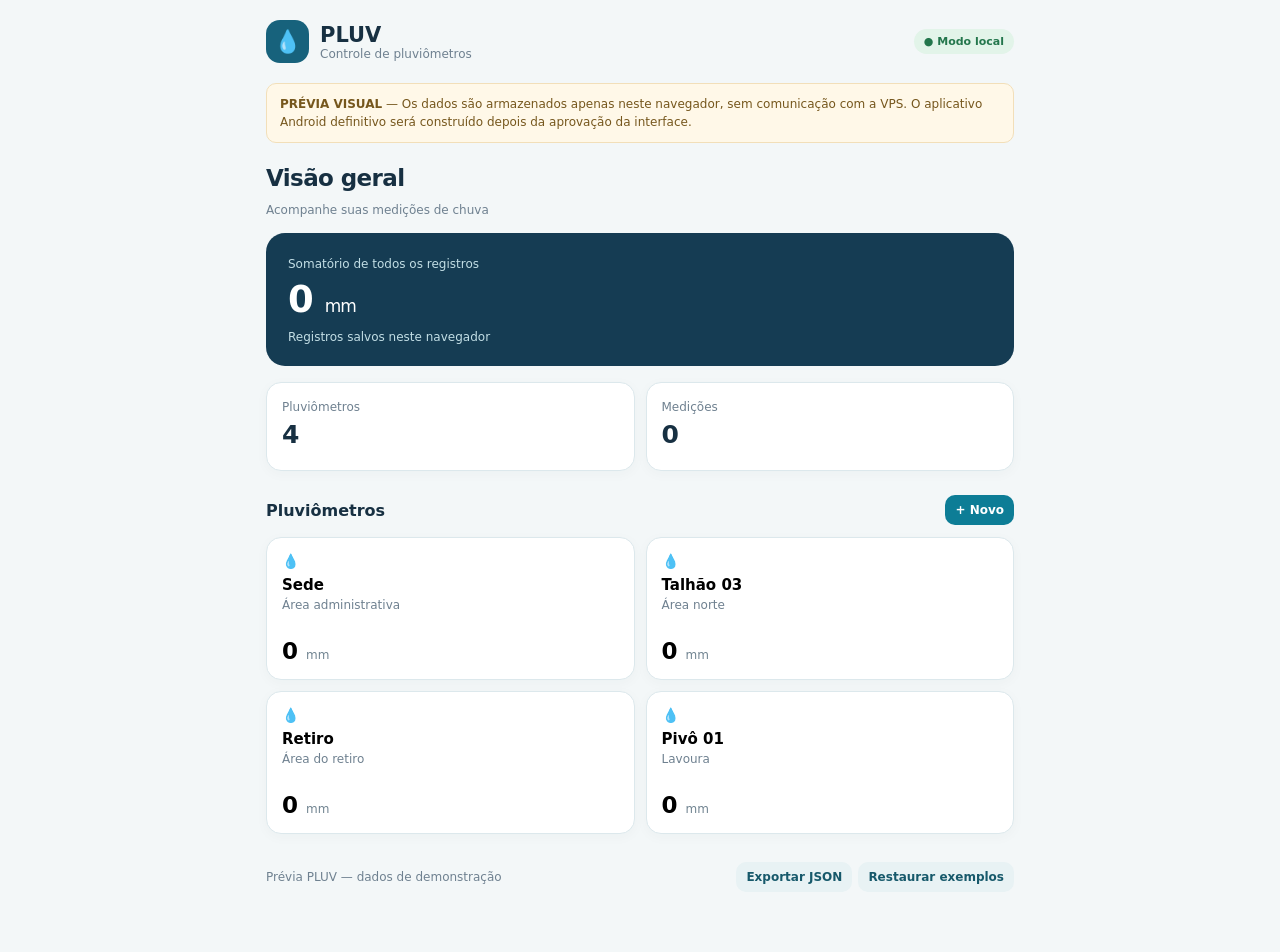
==== preview/index.html @ b565cc1b "Adiciona prévia visual navegável e offline para testar UI" ====
<!doctype html>
<html lang="pt-BR">
<head>
<meta charset="utf-8"><meta name="viewport" content="width=device-width,initial-scale=1">
<meta name="theme-color" content="#153c53"><title>PLUV — Protótipo</title>
<style>
:root{font-family:system-ui,-apple-system,"Segoe UI",sans-serif;color:#173042;background:#f3f7f8;font-size:14px}
*{box-sizing:border-box}body{margin:0}button,input,textarea{font:inherit}button{cursor:pointer}.wrap{max-width:780px;margin:auto;padding:0 16px 60px}
header{display:flex;align-items:center;justify-content:space-between;padding:20px 0;gap:15px}.brand{display:flex;align-items:center;gap:11px}.brand-icon{display:grid;place-items:center;background:#17627c;color:white;font-size:22px;width:43px;height:43px;border-radius:14px}.brand b{font-size:21px}.muted{color:#6f8190}.small{font-size:12px}.chip{padding:6px 10px;background:#e2f4e9;color:#23764c;border-radius:20px;font-weight:650;font-size:11px}
.alert{background:#fff8e8;color:#76571d;border:1px solid #f2dfb9;padding:11px 13px;border-radius:10px;font-size:12px;line-height:1.5;margin-bottom:22px}
h1{font-size:23px;letter-spacing:-.6px;margin:0}h2{font-size:16px;margin:0}.hero{background:#153c53;color:white;border-radius:19px;padding:22px;margin:16px 0}.hero span{color:#c2dee5;font-size:12px}.hero strong{display:block;font-size:37px;letter-spacing:-1px;margin:7px 0}.hero strong em{font-size:17px;font-weight:500;font-style:normal}
.kpis,.gauges{display:grid;grid-template-columns:repeat(2,minmax(0,1fr));gap:11px}.tile,.gauge,.reading{background:white;border:1px solid #dce8ec;border-radius:15px;padding:15px;box-shadow:0 3px 13px #17304208}.tile b{display:block;font-size:25px;margin:6px 0}.section{display:flex;justify-content:space-between;align-items:center;gap:10px;margin:24px 0 12px}.btn{border:0;border-radius:10px;background:#0d7d96;color:white;font-weight:650;padding:10px 14px}.btn.light{background:#e8f2f4;color:#17596b}.btn.danger{background:#fbebed;color:#aa394a}.btn.mini{font-size:12px;padding:8px 10px}.gauge{text-align:left;width:100%;min-height:143px;display:flex;flex-direction:column;justify-content:space-between}.gauge:focus-visible,.btn:focus-visible{outline:3px solid #5eb9ce}.gauge .name{font-size:15px;font-weight:750;margin:7px 0 4px;overflow-wrap:anywhere}.gauge .rain{font-size:23px;font-weight:750;margin-top:12px}.gauge .rain small{color:#728592;font-size:12px;font-weight:450}.detail{display:flex;align-items:start;justify-content:space-between;gap:8px}.back{border:0;background:none;color:#0c7186;font-weight:650;padding:0;margin:0 0 16px}.reading{display:flex;align-items:center;justify-content:space-between;margin-bottom:8px;gap:9px}.reading strong{font-size:16px}.reading .notes{font-size:12px;color:#617987;margin-top:4px;overflow-wrap:anywhere}.actions{display:flex;gap:6px;flex-wrap:wrap}.empty{background:white;border:1px dashed #c4d9df;border-radius:13px;padding:26px;text-align:center;color:#74828c}
footer{margin-top:28px;display:flex;justify-content:space-between;align-items:center;gap:10px;flex-wrap:wrap}
.overlay{display:none;position:fixed;inset:0;background:#092432ac;align-items:center;justify-content:center;padding:12px;z-index:5}.overlay.active{display:flex}.dialog{background:white;width:min(100%,450px);border-radius:17px;padding:20px;max-height:93vh;overflow:auto}.dialog-head{display:flex;justify-content:space-between;align-items:center;margin-bottom:14px}.field{margin-bottom:14px}.field label{display:block;font-weight:650;font-size:12px;margin-bottom:6px}.field input,.field textarea{display:block;width:100%;padding:11px;border:1px solid #d0dfe5;border-radius:9px;background:#fbfdfe;color:#173042}.field textarea{min-height:74px;resize:vertical}.dialog-actions{display:flex;justify-content:flex-end;gap:9px;margin-top:17px}
@media(max-width:420px){.wrap{padding:0 12px 45px}.gauge{padding:13px;min-height:132px}.gauge .name{font-size:13px}.hero{padding:18px}.hero strong{font-size:33px}.detail{flex-direction:column}.detail button{align-self:end}}
</style>
</head>
<body>
<div class="wrap">
<header><div class="brand"><span class="brand-icon">💧</span><div><b>PLUV</b><div class="muted small">Controle de pluviômetros</div></div></div><span class="chip">● Modo local</span></header>
<div class="alert"><b>PRÉVIA VISUAL</b> — Os dados são armazenados apenas neste navegador, sem comunicação com a VPS. O aplicativo Android definitivo será construído depois da aprovação da interface.</div>
<main id="app"></main>
<footer><span class="small muted">Prévia PLUV — dados de demonstração</span><div class="actions"><button class="btn light mini" id="export">Exportar JSON</button><button class="btn light mini" id="reset">Restaurar exemplos</button></div></footer>
</div>
<div class="overlay" id="overlay" role="dialog" aria-modal="true" aria-labelledby="modal-title"><div class="dialog"><div class="dialog-head"><h2 id="modal-title">Novo registro</h2><button class="btn light mini" id="close" type="button">Fechar</button></div><form id="form"></form></div></div>
<script>
(function () {
"use strict";
var key="pluv-preview-1", app=document.getElementById("app"), overlay=document.getElementById("overlay");
var uid=function(){return crypto.randomUUID ? crypto.randomUUID() : String(Date.now())+Math.random().toString(36).slice(2)};
function defaults(){return {gauges:[{id:uid(),name:"Sede",location:"Área administrativa",description:"Perto da sede"},{id:uid(),name:"Talhão 03",location:"Área norte",description:""},{id:uid(),name:"Retiro",location:"Área do retiro",description:""},{id:uid(),name:"Pivô 01",location:"Lavoura",description:""}],readings:[]}}
var db;try{db=JSON.parse(localStorage.getItem(key))||defaults();if(!Array.isArray(db.gauges)||!Array.isArray(db.readings))throw Error("Formato inválido")}catch(_){db=defaults()}
var screen="home",selected=null;
function persist(){localStorage.setItem(key,JSON.stringify(db))}
function esc(v){return String(v==null?"":v).replace(/[&<>"']/g,function(c){return {"&":"&amp;","<":"&lt;",">":"&gt;",'"':"&quot;","'":"&#39;"}[c]})}
function fmt(v){return Number(v).toLocaleString("pt-BR",{maximumFractionDigits:2})}
function date(v){return new Date(v).toLocaleString("pt-BR",{dateStyle:"short",timeStyle:"short"})}
function dateInput(v){var d=new Date(v||Date.now());return new Date(d.getTime()-d.getTimezoneOffset()*60000).toISOString().slice(0,16)}
function total(id){return db.readings.filter(function(r){return !id||r.gaugeId===id}).reduce(function(a,r){return a+Number(r.mm)},0)}
function render(){
 if(screen==="home"){
 app.innerHTML='<h1>Visão geral</h1><p class="muted small">Acompanhe suas medições de chuva</p><div class="hero"><span>Somatório de todos os registros</span><strong>'+fmt(total())+' <em>mm</em></strong><span>Registros salvos neste navegador</span></div><div class="kpis"><div class="tile"><span class="muted small">Pluviômetros</span><b>'+db.gauges.length+'</b></div><div class="tile"><span class="muted small">Medições</span><b>'+db.readings.length+'</b></div></div><div class="section"><h2>Pluviômetros</h2><button class="btn mini" data-action="new-gauge">+ Novo</button></div><div class="gauges">'+db.gauges.map(function(g){return '<button class="gauge" data-id="'+esc(g.id)+'"><div><div>💧</div><div class="name">'+esc(g.name)+'</div><div class="muted small">'+esc(g.location||"Sem localização")+'</div></div><div class="rain">'+fmt(total(g.id))+' <small>mm</small></div></button>'}).join("")+'</div>'+(db.gauges.length?"":'<div class="empty">Nenhum pluviômetro cadastrado.</div>');
 }else{
 var g=db.gauges.find(function(x){return x.id===selected});if(!g){screen="home";render();return}
 var rs=db.readings.filter(function(x){return x.gaugeId===selected}).sort(function(a,b){return b.at.localeCompare(a.at)});
 app.innerHTML='<button class="back" data-action="home">← Voltar</button><div class="detail"><div><h1>'+esc(g.name)+'</h1><p class="muted small">'+esc(g.location||"Local não informado")+'</p></div><button class="btn light mini" data-action="edit-gauge">Editar pluviômetro</button></div><div class="hero"><span>Chuva acumulada neste pluviômetro</span><strong>'+fmt(total(selected))+' <em>mm</em></strong><span>'+rs.length+' medições</span></div><div class="tile"><b style="font-size:13px;margin:0">Descrição</b><p class="muted small">'+esc(g.description||"Não informada")+'</p></div><div class="section"><h2>Histórico de chuvas</h2><button class="btn mini" data-action="new-reading">+ Registrar</button></div>'+(rs.length?rs.map(function(r){return '<div class="reading"><div><strong>'+fmt(r.mm)+' mm</strong><div class="muted small">'+esc(date(r.at))+'</div><div class="notes">'+esc(r.notes||"Sem observações")+'</div></div><div class="actions"><button class="btn light mini" data-edit="'+esc(r.id)+'">Editar</button><button class="btn danger mini" data-delete="'+esc(r.id)+'">Excluir</button></div></div>'}).join(""):'<div class="empty">Nenhuma medição cadastrada.</div>')+'<div class="section"><button class="btn danger mini" data-action="delete-gauge">Excluir pluviômetro</button></div>';
 }
}
function hide(){overlay.classList.remove("active")}
function show(title,fields,onSave){
 document.getElementById("modal-title").textContent=title;
 var form=document.getElementById("form");form.innerHTML=fields+'<div class="dialog-actions"><button type="button" class="btn light" id="cancel">Cancelar</button><button type="submit" class="btn">Salvar</button></div>';
 document.getElementById("cancel").onclick=hide;
 form.onsubmit=function(e){e.preventDefault();onSave(new FormData(form))};
 overlay.classList.add("active");var first=form.querySelector("input");if(first)first.focus();
}
function input(name,label,value,required){return '<div class="field"><label for="'+name+'">'+label+'</label><input id="'+name+'" name="'+name+'" maxlength="160" value="'+esc(value||"")+'" '+(required?"required":"")+'></div>'}
function gaugeEditor(id){
 var g=db.gauges.find(function(x){return x.id===id});
 show(g?"Editar pluviômetro":"Novo pluviômetro",input("name","Nome",g&&g.name,true)+input("location","Localização",g&&g.location,false)+'<div class="field"><label for="description">Descrição</label><textarea id="description" name="description" maxlength="2000">'+esc(g&&g.description||"")+'</textarea></div>',function(d){
 var o={id:g?g.id:uid(),name:String(d.get("name")).trim(),location:String(d.get("location")).trim(),description:String(d.get("description")).trim()};if(!o.name)return;
 if(g)Object.assign(g,o);else db.gauges.push(o);
 persist();hide();render()
 });
}
function readingEditor(id){
 var r=db.readings.find(function(x){return x.id===id});
 var fields='<div class="field"><label for="mm">Chuva (mm)</label><input type="number" id="mm" name="mm" required min="0" max="10000" step="0.01" value="'+esc(r?r.mm:"")+'"></div><div class="field"><label for="at">Data e hora</label><input type="datetime-local" id="at" name="at" required value="'+esc(dateInput(r&&r.at))+'"></div><div class="field"><label for="notes">Observações</label><textarea id="notes" name="notes" maxlength="2000">'+esc(r&&r.notes||"")+'</textarea></div>';
 show(r?"Editar medição":"Registrar chuva",fields,function(d){
 var mm=Number(d.get("mm")),dt=new Date(String(d.get("at")));
 if(!Number.isFinite(mm)||mm<0||mm>10000||isNaN(dt.getTime())){alert("Verifique a medição.");return}
 var o={id:r?r.id:uid(),gaugeId:selected,mm:mm,at:dt.toISOString(),notes:String(d.get("notes")).trim()};
 if(r)Object.assign(r,o);else db.readings.push(o);
 persist();hide();render()
 });
}
app.addEventListener("click",function(e){
 var b=e.target.closest("button");if(!b)return;
 if(b.dataset.id){selected=b.dataset.id;screen="detail";render();return}
 if(b.dataset.edit){readingEditor(b.dataset.edit);return}
 if(b.dataset.delete){if(confirm("Excluir esta medição?")){db.readings=db.readings.filter(function(x){return x.id!==b.dataset.delete});persist();render()}return}
 switch(b.dataset.action){
 case "home":screen="home";render();break;
 case "new-gauge":gaugeEditor();break;
 case "edit-gauge":gaugeEditor(selected);break;
 case "new-reading":readingEditor();break;
 case "delete-gauge":if(confirm("Excluir este pluviômetro e todas as medições da prévia?")){db.gauges=db.gauges.filter(function(x){return x.id!==selected});db.readings=db.readings.filter(function(x){return x.gaugeId!==selected});screen="home";persist();render()}break;
 }
});
document.getElementById("close").onclick=hide;
document.getElementById("reset").onclick=function(){if(confirm("Substituir seus registros locais pelos exemplos?")){db=defaults();screen="home";persist();render()}};
document.getElementById("export").onclick=function(){var blob=new Blob([JSON.stringify(db,null,2)],{type:"application/json"});var a=document.createElement("a");a.href=URL.createObjectURL(blob);a.download="pluv-preview.json";a.click();setTimeout(function(){URL.revokeObjectURL(a.href)},1000)};
persist();render();
})();
</script>
</body></html>
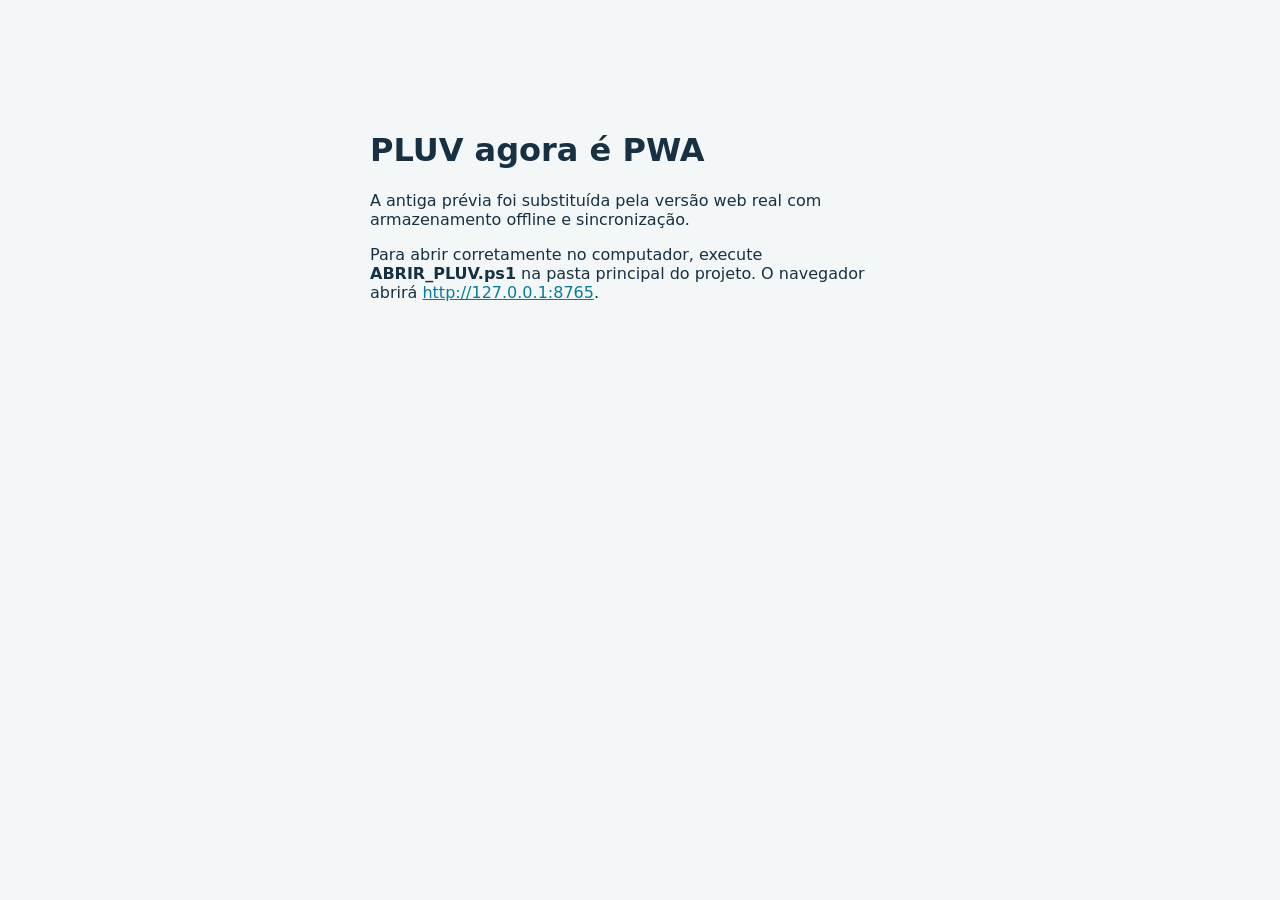
==== commit effbfd2e: "PWA PLUV principal offline na main; remove aviso amarelo e prepara API sem login" ====
--- a/preview/index.html
+++ b/preview/index.html
@@ -1,96 +1 @@
-<!doctype html>
-<html lang="pt-BR">
-<head>
-<meta charset="utf-8"><meta name="viewport" content="width=device-width,initial-scale=1">
-<meta name="theme-color" content="#153c53"><title>PLUV — Protótipo</title>
-<style>
-:root{font-family:system-ui,-apple-system,"Segoe UI",sans-serif;color:#173042;background:#f3f7f8;font-size:14px}
-*{box-sizing:border-box}body{margin:0}button,input,textarea{font:inherit}button{cursor:pointer}.wrap{max-width:780px;margin:auto;padding:0 16px 60px}
-header{display:flex;align-items:center;justify-content:space-between;padding:20px 0;gap:15px}.brand{display:flex;align-items:center;gap:11px}.brand-icon{display:grid;place-items:center;background:#17627c;color:white;font-size:22px;width:43px;height:43px;border-radius:14px}.brand b{font-size:21px}.muted{color:#6f8190}.small{font-size:12px}.chip{padding:6px 10px;background:#e2f4e9;color:#23764c;border-radius:20px;font-weight:650;font-size:11px}
-.alert{background:#fff8e8;color:#76571d;border:1px solid #f2dfb9;padding:11px 13px;border-radius:10px;font-size:12px;line-height:1.5;margin-bottom:22px}
-h1{font-size:23px;letter-spacing:-.6px;margin:0}h2{font-size:16px;margin:0}.hero{background:#153c53;color:white;border-radius:19px;padding:22px;margin:16px 0}.hero span{color:#c2dee5;font-size:12px}.hero strong{display:block;font-size:37px;letter-spacing:-1px;margin:7px 0}.hero strong em{font-size:17px;font-weight:500;font-style:normal}
-.kpis,.gauges{display:grid;grid-template-columns:repeat(2,minmax(0,1fr));gap:11px}.tile,.gauge,.reading{background:white;border:1px solid #dce8ec;border-radius:15px;padding:15px;box-shadow:0 3px 13px #17304208}.tile b{display:block;font-size:25px;margin:6px 0}.section{display:flex;justify-content:space-between;align-items:center;gap:10px;margin:24px 0 12px}.btn{border:0;border-radius:10px;background:#0d7d96;color:white;font-weight:650;padding:10px 14px}.btn.light{background:#e8f2f4;color:#17596b}.btn.danger{background:#fbebed;color:#aa394a}.btn.mini{font-size:12px;padding:8px 10px}.gauge{text-align:left;width:100%;min-height:143px;display:flex;flex-direction:column;justify-content:space-between}.gauge:focus-visible,.btn:focus-visible{outline:3px solid #5eb9ce}.gauge .name{font-size:15px;font-weight:750;margin:7px 0 4px;overflow-wrap:anywhere}.gauge .rain{font-size:23px;font-weight:750;margin-top:12px}.gauge .rain small{color:#728592;font-size:12px;font-weight:450}.detail{display:flex;align-items:start;justify-content:space-between;gap:8px}.back{border:0;background:none;color:#0c7186;font-weight:650;padding:0;margin:0 0 16px}.reading{display:flex;align-items:center;justify-content:space-between;margin-bottom:8px;gap:9px}.reading strong{font-size:16px}.reading .notes{font-size:12px;color:#617987;margin-top:4px;overflow-wrap:anywhere}.actions{display:flex;gap:6px;flex-wrap:wrap}.empty{background:white;border:1px dashed #c4d9df;border-radius:13px;padding:26px;text-align:center;color:#74828c}
-footer{margin-top:28px;display:flex;justify-content:space-between;align-items:center;gap:10px;flex-wrap:wrap}
-.overlay{display:none;position:fixed;inset:0;background:#092432ac;align-items:center;justify-content:center;padding:12px;z-index:5}.overlay.active{display:flex}.dialog{background:white;width:min(100%,450px);border-radius:17px;padding:20px;max-height:93vh;overflow:auto}.dialog-head{display:flex;justify-content:space-between;align-items:center;margin-bottom:14px}.field{margin-bottom:14px}.field label{display:block;font-weight:650;font-size:12px;margin-bottom:6px}.field input,.field textarea{display:block;width:100%;padding:11px;border:1px solid #d0dfe5;border-radius:9px;background:#fbfdfe;color:#173042}.field textarea{min-height:74px;resize:vertical}.dialog-actions{display:flex;justify-content:flex-end;gap:9px;margin-top:17px}
-@media(max-width:420px){.wrap{padding:0 12px 45px}.gauge{padding:13px;min-height:132px}.gauge .name{font-size:13px}.hero{padding:18px}.hero strong{font-size:33px}.detail{flex-direction:column}.detail button{align-self:end}}
-</style>
-</head>
-<body>
-<div class="wrap">
-<header><div class="brand"><span class="brand-icon">💧</span><div><b>PLUV</b><div class="muted small">Controle de pluviômetros</div></div></div><span class="chip">● Modo local</span></header>
-<div class="alert"><b>PRÉVIA VISUAL</b> — Os dados são armazenados apenas neste navegador, sem comunicação com a VPS. O aplicativo Android definitivo será construído depois da aprovação da interface.</div>
-<main id="app"></main>
-<footer><span class="small muted">Prévia PLUV — dados de demonstração</span><div class="actions"><button class="btn light mini" id="export">Exportar JSON</button><button class="btn light mini" id="reset">Restaurar exemplos</button></div></footer>
-</div>
-<div class="overlay" id="overlay" role="dialog" aria-modal="true" aria-labelledby="modal-title"><div class="dialog"><div class="dialog-head"><h2 id="modal-title">Novo registro</h2><button class="btn light mini" id="close" type="button">Fechar</button></div><form id="form"></form></div></div>
-<script>
-(function () {
-"use strict";
-var key="pluv-preview-1", app=document.getElementById("app"), overlay=document.getElementById("overlay");
-var uid=function(){return crypto.randomUUID ? crypto.randomUUID() : String(Date.now())+Math.random().toString(36).slice(2)};
-function defaults(){return {gauges:[{id:uid(),name:"Sede",location:"Área administrativa",description:"Perto da sede"},{id:uid(),name:"Talhão 03",location:"Área norte",description:""},{id:uid(),name:"Retiro",location:"Área do retiro",description:""},{id:uid(),name:"Pivô 01",location:"Lavoura",description:""}],readings:[]}}
-var db;try{db=JSON.parse(localStorage.getItem(key))||defaults();if(!Array.isArray(db.gauges)||!Array.isArray(db.readings))throw Error("Formato inválido")}catch(_){db=defaults()}
-var screen="home",selected=null;
-function persist(){localStorage.setItem(key,JSON.stringify(db))}
-function esc(v){return String(v==null?"":v).replace(/[&<>"']/g,function(c){return {"&":"&amp;","<":"&lt;",">":"&gt;",'"':"&quot;","'":"&#39;"}[c]})}
-function fmt(v){return Number(v).toLocaleString("pt-BR",{maximumFractionDigits:2})}
-function date(v){return new Date(v).toLocaleString("pt-BR",{dateStyle:"short",timeStyle:"short"})}
-function dateInput(v){var d=new Date(v||Date.now());return new Date(d.getTime()-d.getTimezoneOffset()*60000).toISOString().slice(0,16)}
-function total(id){return db.readings.filter(function(r){return !id||r.gaugeId===id}).reduce(function(a,r){return a+Number(r.mm)},0)}
-function render(){
- if(screen==="home"){
- app.innerHTML='<h1>Visão geral</h1><p class="muted small">Acompanhe suas medições de chuva</p><div class="hero"><span>Somatório de todos os registros</span><strong>'+fmt(total())+' <em>mm</em></strong><span>Registros salvos neste navegador</span></div><div class="kpis"><div class="tile"><span class="muted small">Pluviômetros</span><b>'+db.gauges.length+'</b></div><div class="tile"><span class="muted small">Medições</span><b>'+db.readings.length+'</b></div></div><div class="section"><h2>Pluviômetros</h2><button class="btn mini" data-action="new-gauge">+ Novo</button></div><div class="gauges">'+db.gauges.map(function(g){return '<button class="gauge" data-id="'+esc(g.id)+'"><div><div>💧</div><div class="name">'+esc(g.name)+'</div><div class="muted small">'+esc(g.location||"Sem localização")+'</div></div><div class="rain">'+fmt(total(g.id))+' <small>mm</small></div></button>'}).join("")+'</div>'+(db.gauges.length?"":'<div class="empty">Nenhum pluviômetro cadastrado.</div>');
- }else{
- var g=db.gauges.find(function(x){return x.id===selected});if(!g){screen="home";render();return}
- var rs=db.readings.filter(function(x){return x.gaugeId===selected}).sort(function(a,b){return b.at.localeCompare(a.at)});
- app.innerHTML='<button class="back" data-action="home">← Voltar</button><div class="detail"><div><h1>'+esc(g.name)+'</h1><p class="muted small">'+esc(g.location||"Local não informado")+'</p></div><button class="btn light mini" data-action="edit-gauge">Editar pluviômetro</button></div><div class="hero"><span>Chuva acumulada neste pluviômetro</span><strong>'+fmt(total(selected))+' <em>mm</em></strong><span>'+rs.length+' medições</span></div><div class="tile"><b style="font-size:13px;margin:0">Descrição</b><p class="muted small">'+esc(g.description||"Não informada")+'</p></div><div class="section"><h2>Histórico de chuvas</h2><button class="btn mini" data-action="new-reading">+ Registrar</button></div>'+(rs.length?rs.map(function(r){return '<div class="reading"><div><strong>'+fmt(r.mm)+' mm</strong><div class="muted small">'+esc(date(r.at))+'</div><div class="notes">'+esc(r.notes||"Sem observações")+'</div></div><div class="actions"><button class="btn light mini" data-edit="'+esc(r.id)+'">Editar</button><button class="btn danger mini" data-delete="'+esc(r.id)+'">Excluir</button></div></div>'}).join(""):'<div class="empty">Nenhuma medição cadastrada.</div>')+'<div class="section"><button class="btn danger mini" data-action="delete-gauge">Excluir pluviômetro</button></div>';
- }
-}
-function hide(){overlay.classList.remove("active")}
-function show(title,fields,onSave){
- document.getElementById("modal-title").textContent=title;
- var form=document.getElementById("form");form.innerHTML=fields+'<div class="dialog-actions"><button type="button" class="btn light" id="cancel">Cancelar</button><button type="submit" class="btn">Salvar</button></div>';
- document.getElementById("cancel").onclick=hide;
- form.onsubmit=function(e){e.preventDefault();onSave(new FormData(form))};
- overlay.classList.add("active");var first=form.querySelector("input");if(first)first.focus();
-}
-function input(name,label,value,required){return '<div class="field"><label for="'+name+'">'+label+'</label><input id="'+name+'" name="'+name+'" maxlength="160" value="'+esc(value||"")+'" '+(required?"required":"")+'></div>'}
-function gaugeEditor(id){
- var g=db.gauges.find(function(x){return x.id===id});
- show(g?"Editar pluviômetro":"Novo pluviômetro",input("name","Nome",g&&g.name,true)+input("location","Localização",g&&g.location,false)+'<div class="field"><label for="description">Descrição</label><textarea id="description" name="description" maxlength="2000">'+esc(g&&g.description||"")+'</textarea></div>',function(d){
- var o={id:g?g.id:uid(),name:String(d.get("name")).trim(),location:String(d.get("location")).trim(),description:String(d.get("description")).trim()};if(!o.name)return;
- if(g)Object.assign(g,o);else db.gauges.push(o);
- persist();hide();render()
- });
-}
-function readingEditor(id){
- var r=db.readings.find(function(x){return x.id===id});
- var fields='<div class="field"><label for="mm">Chuva (mm)</label><input type="number" id="mm" name="mm" required min="0" max="10000" step="0.01" value="'+esc(r?r.mm:"")+'"></div><div class="field"><label for="at">Data e hora</label><input type="datetime-local" id="at" name="at" required value="'+esc(dateInput(r&&r.at))+'"></div><div class="field"><label for="notes">Observações</label><textarea id="notes" name="notes" maxlength="2000">'+esc(r&&r.notes||"")+'</textarea></div>';
- show(r?"Editar medição":"Registrar chuva",fields,function(d){
- var mm=Number(d.get("mm")),dt=new Date(String(d.get("at")));
- if(!Number.isFinite(mm)||mm<0||mm>10000||isNaN(dt.getTime())){alert("Verifique a medição.");return}
- var o={id:r?r.id:uid(),gaugeId:selected,mm:mm,at:dt.toISOString(),notes:String(d.get("notes")).trim()};
- if(r)Object.assign(r,o);else db.readings.push(o);
- persist();hide();render()
- });
-}
-app.addEventListener("click",function(e){
- var b=e.target.closest("button");if(!b)return;
- if(b.dataset.id){selected=b.dataset.id;screen="detail";render();return}
- if(b.dataset.edit){readingEditor(b.dataset.edit);return}
- if(b.dataset.delete){if(confirm("Excluir esta medição?")){db.readings=db.readings.filter(function(x){return x.id!==b.dataset.delete});persist();render()}return}
- switch(b.dataset.action){
- case "home":screen="home";render();break;
- case "new-gauge":gaugeEditor();break;
- case "edit-gauge":gaugeEditor(selected);break;
- case "new-reading":readingEditor();break;
- case "delete-gauge":if(confirm("Excluir este pluviômetro e todas as medições da prévia?")){db.gauges=db.gauges.filter(function(x){return x.id!==selected});db.readings=db.readings.filter(function(x){return x.gaugeId!==selected});screen="home";persist();render()}break;
- }
-});
-document.getElementById("close").onclick=hide;
-document.getElementById("reset").onclick=function(){if(confirm("Substituir seus registros locais pelos exemplos?")){db=defaults();screen="home";persist();render()}};
-document.getElementById("export").onclick=function(){var blob=new Blob([JSON.stringify(db,null,2)],{type:"application/json"});var a=document.createElement("a");a.href=URL.createObjectURL(blob);a.download="pluv-preview.json";a.click();setTimeout(function(){URL.revokeObjectURL(a.href)},1000)};
-persist();render();
-})();
-</script>
-</body></html>+<!doctype html><html lang="pt-BR"><meta charset="utf-8"><meta name="viewport" content="width=device-width,initial-scale=1"><title>PLUV — nova versão</title><style>body{font:16px system-ui;background:#f3f7f8;color:#173042;max-width:540px;margin:10vh auto;padding:20px}a{color:#087b9a}</style><h1>PLUV agora é PWA</h1><p>A antiga prévia foi substituída pela versão web real com armazenamento offline e sincronização.</p><p>Para abrir corretamente no computador, execute <strong>ABRIR_PLUV.ps1</strong> na pasta principal do projeto. O navegador abrirá <a href="http://127.0.0.1:8765">http://127.0.0.1:8765</a>.</p></html>
